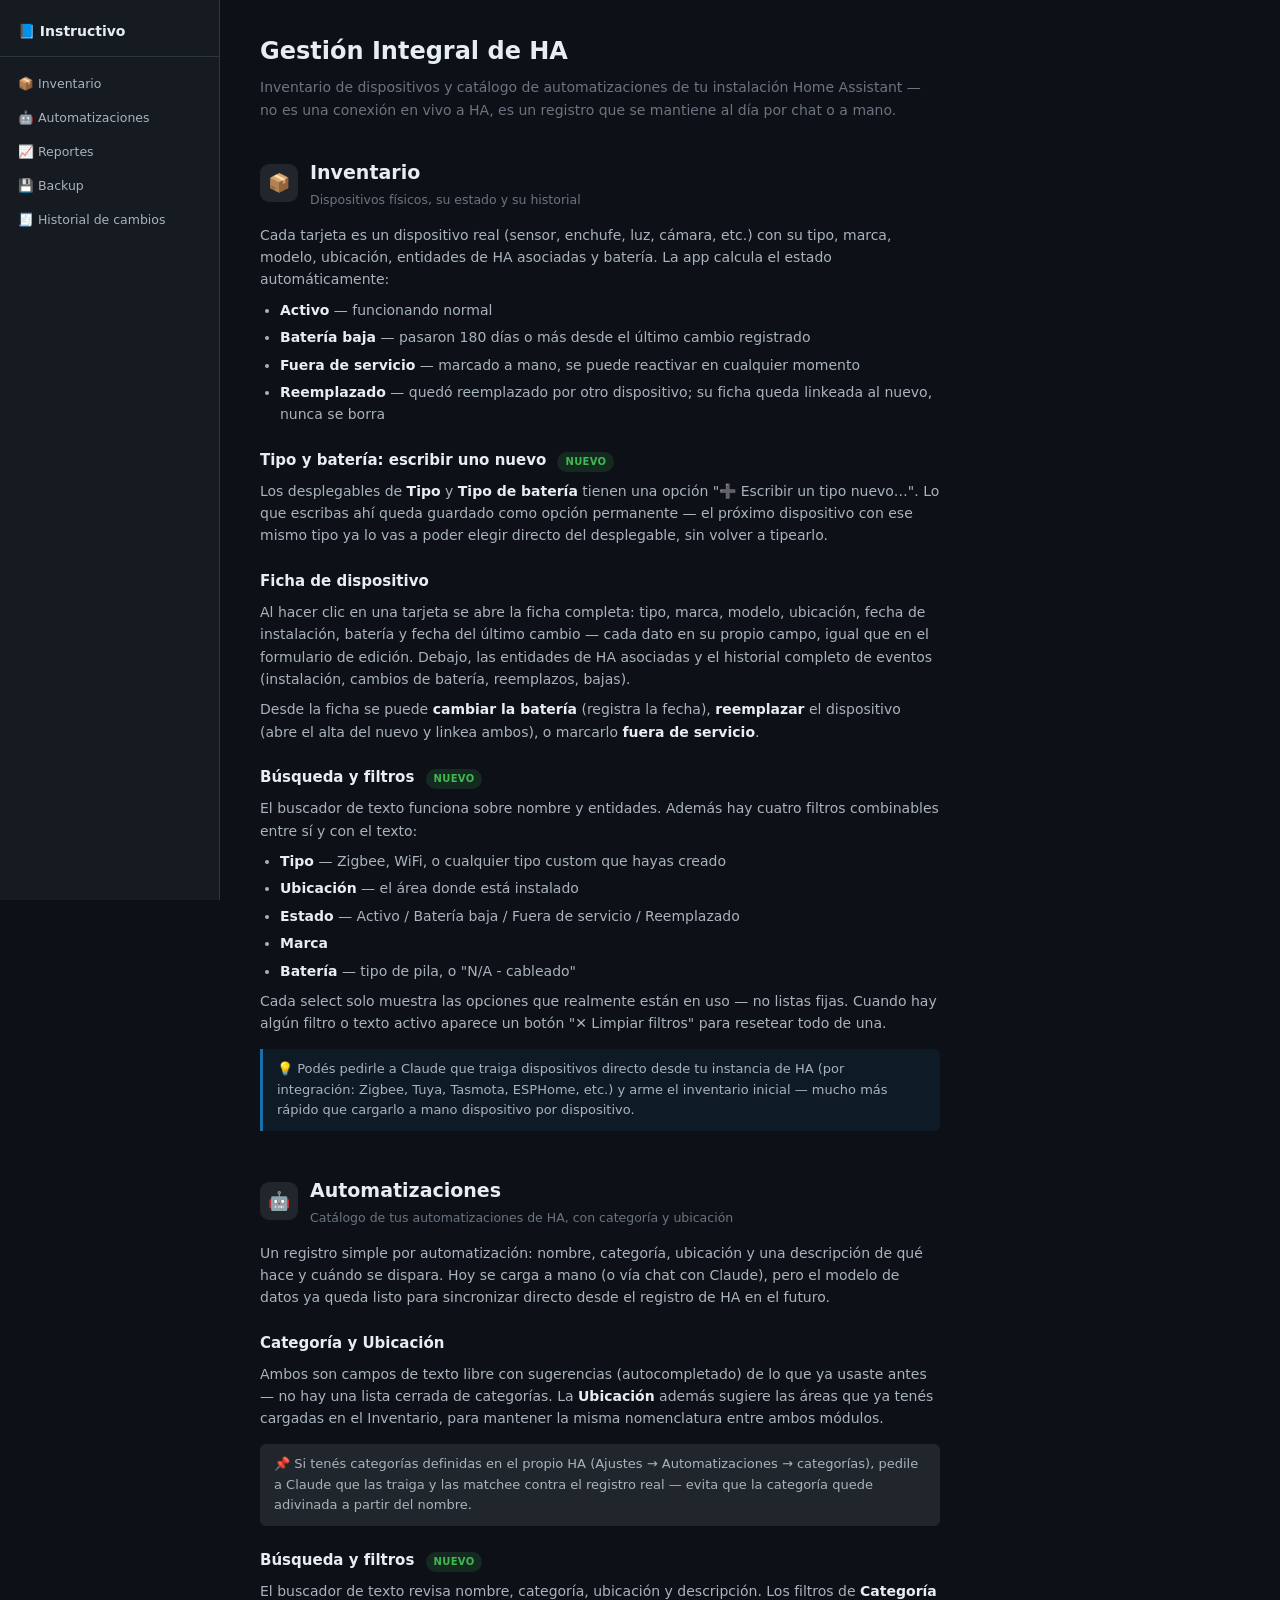
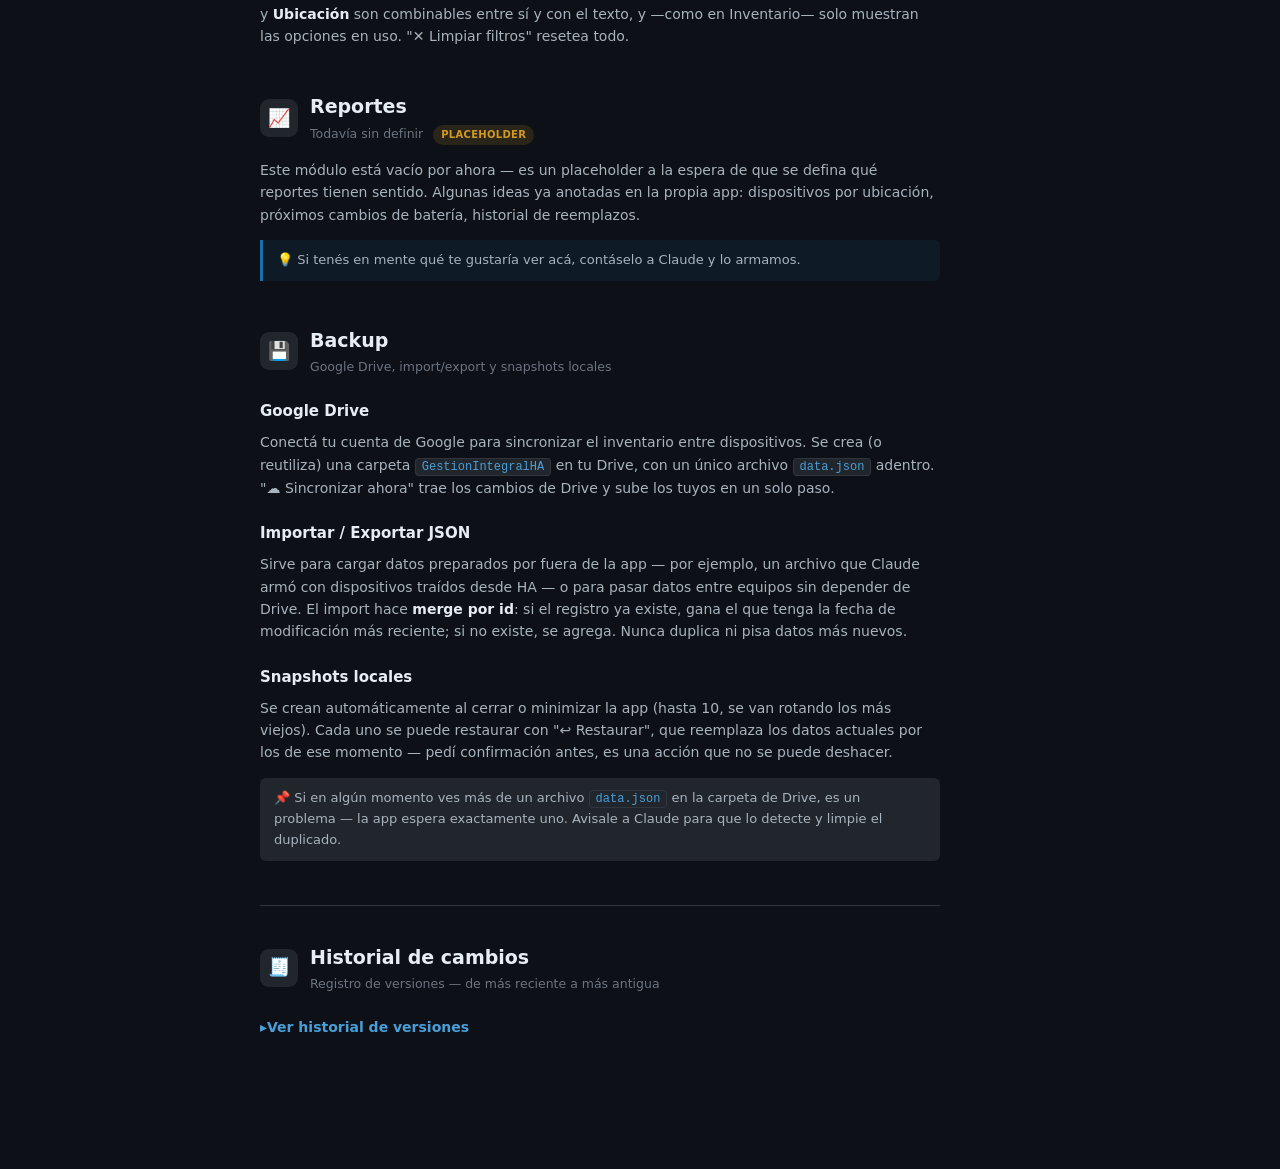
==== instructivo.html @ 4e74280d "Instructivo completo (Inventario/Automatizaciones/Reportes/Backup + changelog) y link desde Ayuda" ====
<!DOCTYPE html>
<html lang="es">
<head>
<meta charset="UTF-8">
<meta name="viewport" content="width=device-width, initial-scale=1.0">
<title>Instructivo — Gestión Integral de HA</title>
<style>
:root{
  --primary:#1a6faa;--primary-dark:#0d4a72;--primary-light:#4a9fd8;
  --bg:#0d1117;--surface:#161b22;--surface2:#21262d;
  --border:#30363d;--text:#e6edf3;--text2:#a8b3bd;--text3:#6b7480;
  --green:#3fb950;--red:#f85149;--amber:#d29922;--blue:#58a6ff;
  --r:6px;
}
*{box-sizing:border-box}
body{font-family:system-ui,-apple-system,sans-serif;background:var(--bg);color:var(--text);font-size:14px;line-height:1.6;margin:0;display:flex;min-height:100vh}

/* TOC lateral */
.toc{width:220px;flex-shrink:0;background:var(--surface);border-right:1px solid var(--border);padding:20px 0;position:sticky;top:0;height:100vh;overflow-y:auto}
.toc-title{padding:0 18px 14px;font-weight:700;font-size:14px;color:var(--text);border-bottom:1px solid var(--border);margin-bottom:10px;display:flex;align-items:center;gap:8px}
.toc a{display:block;padding:7px 18px;font-size:12.5px;color:var(--text2);text-decoration:none;transition:background .15s,color .15s}
.toc a:hover{background:var(--surface2);color:var(--text)}

/* Contenido */
.main{flex:1;max-width:760px;padding:32px 40px 80px}
.section{margin-bottom:44px;scroll-margin-top:20px}
.section-header{display:flex;align-items:center;gap:12px;margin-bottom:14px}
.section-icon{width:38px;height:38px;border-radius:9px;background:var(--surface2);display:flex;align-items:center;justify-content:center;font-size:18px;flex-shrink:0}
.section-title{font-size:19px;font-weight:700;color:var(--text)}
.section-subtitle{font-size:12.5px;color:var(--text3);margin-top:2px}
h2{font-size:15px;font-weight:700;color:var(--text);margin:22px 0 8px}
p{color:var(--text2);margin:8px 0}
ul{margin:8px 0;padding-left:20px;color:var(--text2)}
li{margin-bottom:5px}
b{color:var(--text)}
code{background:var(--surface2);border:1px solid var(--border);border-radius:4px;padding:1px 6px;font-size:12px;color:var(--primary-light);font-family:ui-monospace,monospace}

.badge{display:inline-block;font-size:10px;font-weight:700;padding:2px 8px;border-radius:999px;margin-left:6px;text-transform:uppercase;letter-spacing:.03em}
.badge-new{background:rgba(63,185,80,.15);color:var(--green)}
.badge-soon{background:rgba(210,153,34,.15);color:var(--amber)}

.tip{background:rgba(26,111,170,.1);border-left:3px solid var(--primary);border-radius:0 var(--r) var(--r) 0;padding:10px 14px;margin:14px 0;font-size:13px;color:var(--text2)}
.note{background:var(--surface2);border-radius:var(--r);padding:10px 14px;margin:14px 0;font-size:13px;color:var(--text2)}

hr{border:none;border-top:1px solid var(--border);margin:36px 0}

/* Changelog */
.changelog-details{margin-top:4px}
.changelog-summary{cursor:pointer;font-size:14px;font-weight:600;color:var(--primary-light);padding:8px 0;list-style:none;user-select:none}
.changelog-summary::-webkit-details-marker{display:none}
.changelog-summary::before{content:"▸ ";display:inline-block;transition:transform .15s}
.changelog-details[open] .changelog-summary::before{transform:rotate(90deg)}
.changelog-entry{border-left:3px solid var(--primary);padding:4px 0 4px 16px;margin:16px 0 20px}
.changelog-version{display:flex;align-items:center;gap:10px;margin-bottom:8px;flex-wrap:wrap}
.v-num{font-weight:700;font-size:13px;color:var(--text)}
.changelog-tag{display:inline-block;font-size:10.5px;font-weight:700;padding:2px 8px;border-radius:999px}
.tag-feature{background:rgba(63,185,80,.15);color:var(--green)}
.tag-fix{background:rgba(210,153,34,.15);color:var(--amber)}
.changelog-list{margin:0;padding-left:20px;font-size:13.5px;color:var(--text2);line-height:1.7}

@media(max-width:720px){
  body{flex-direction:column}
  .toc{width:100%;height:auto;position:static;padding:14px 0}
  .main{padding:24px 18px 60px}
}
</style>
</head>
<body>

<nav class="toc">
  <div class="toc-title">📘 Instructivo</div>
  <a href="#inventario">📦 Inventario</a>
  <a href="#automatizaciones">🤖 Automatizaciones</a>
  <a href="#reportes">📈 Reportes</a>
  <a href="#backup">💾 Backup</a>
  <a href="#changelog">🧾 Historial de cambios</a>
</nav>

<main class="main">

  <div style="margin-bottom:36px;">
    <h1 style="font-size:24px;margin:0 0 6px;">Gestión Integral de HA</h1>
    <p style="color:var(--text3);margin:0;">Inventario de dispositivos y catálogo de automatizaciones de tu instalación Home Assistant — no es una conexión en vivo a HA, es un registro que se mantiene al día por chat o a mano.</p>
  </div>

  <!-- INVENTARIO -->
  <section class="section" id="inventario">
    <div class="section-header">
      <span class="section-icon">📦</span>
      <div>
        <div class="section-title">Inventario</div>
        <div class="section-subtitle">Dispositivos físicos, su estado y su historial</div>
      </div>
    </div>
    <p>Cada tarjeta es un dispositivo real (sensor, enchufe, luz, cámara, etc.) con su tipo, marca, modelo, ubicación, entidades de HA asociadas y batería. La app calcula el estado automáticamente:</p>
    <ul>
      <li><b>Activo</b> — funcionando normal</li>
      <li><b>Batería baja</b> — pasaron 180 días o más desde el último cambio registrado</li>
      <li><b>Fuera de servicio</b> — marcado a mano, se puede reactivar en cualquier momento</li>
      <li><b>Reemplazado</b> — quedó reemplazado por otro dispositivo; su ficha queda linkeada al nuevo, nunca se borra</li>
    </ul>

    <h2>Tipo y batería: escribir uno nuevo <span class="badge badge-new">Nuevo</span></h2>
    <p>Los desplegables de <b>Tipo</b> y <b>Tipo de batería</b> tienen una opción "➕ Escribir un tipo nuevo…". Lo que escribas ahí queda guardado como opción permanente — el próximo dispositivo con ese mismo tipo ya lo vas a poder elegir directo del desplegable, sin volver a tipearlo.</p>

    <h2>Ficha de dispositivo</h2>
    <p>Al hacer clic en una tarjeta se abre la ficha completa: tipo, marca, modelo, ubicación, fecha de instalación, batería y fecha del último cambio — cada dato en su propio campo, igual que en el formulario de edición. Debajo, las entidades de HA asociadas y el historial completo de eventos (instalación, cambios de batería, reemplazos, bajas).</p>
    <p>Desde la ficha se puede <b>cambiar la batería</b> (registra la fecha), <b>reemplazar</b> el dispositivo (abre el alta del nuevo y linkea ambos), o marcarlo <b>fuera de servicio</b>.</p>

    <h2>Búsqueda y filtros <span class="badge badge-new">Nuevo</span></h2>
    <p>El buscador de texto funciona sobre nombre y entidades. Además hay cuatro filtros combinables entre sí y con el texto:</p>
    <ul>
      <li><b>Tipo</b> — Zigbee, WiFi, o cualquier tipo custom que hayas creado</li>
      <li><b>Ubicación</b> — el área donde está instalado</li>
      <li><b>Estado</b> — Activo / Batería baja / Fuera de servicio / Reemplazado</li>
      <li><b>Marca</b></li>
      <li><b>Batería</b> — tipo de pila, o "N/A - cableado"</li>
    </ul>
    <p>Cada select solo muestra las opciones que realmente están en uso — no listas fijas. Cuando hay algún filtro o texto activo aparece un botón "✕ Limpiar filtros" para resetear todo de una.</p>

    <div class="tip">💡 Podés pedirle a Claude que traiga dispositivos directo desde tu instancia de HA (por integración: Zigbee, Tuya, Tasmota, ESPHome, etc.) y arme el inventario inicial — mucho más rápido que cargarlo a mano dispositivo por dispositivo.</div>
  </section>

  <!-- AUTOMATIZACIONES -->
  <section class="section" id="automatizaciones">
    <div class="section-header">
      <span class="section-icon">🤖</span>
      <div>
        <div class="section-title">Automatizaciones</div>
        <div class="section-subtitle">Catálogo de tus automatizaciones de HA, con categoría y ubicación</div>
      </div>
    </div>
    <p>Un registro simple por automatización: nombre, categoría, ubicación y una descripción de qué hace y cuándo se dispara. Hoy se carga a mano (o vía chat con Claude), pero el modelo de datos ya queda listo para sincronizar directo desde el registro de HA en el futuro.</p>

    <h2>Categoría y Ubicación</h2>
    <p>Ambos son campos de texto libre con sugerencias (autocompletado) de lo que ya usaste antes — no hay una lista cerrada de categorías. La <b>Ubicación</b> además sugiere las áreas que ya tenés cargadas en el Inventario, para mantener la misma nomenclatura entre ambos módulos.</p>
    <div class="note">📌 Si tenés categorías definidas en el propio HA (Ajustes → Automatizaciones → categorías), pedile a Claude que las traiga y las matchee contra el registro real — evita que la categoría quede adivinada a partir del nombre.</div>

    <h2>Búsqueda y filtros <span class="badge badge-new">Nuevo</span></h2>
    <p>El buscador de texto revisa nombre, categoría, ubicación y descripción. Los filtros de <b>Categoría</b> y <b>Ubicación</b> son combinables entre sí y con el texto, y —como en Inventario— solo muestran las opciones en uso. "✕ Limpiar filtros" resetea todo.</p>
  </section>

  <!-- REPORTES -->
  <section class="section" id="reportes">
    <div class="section-header">
      <span class="section-icon">📈</span>
      <div>
        <div class="section-title">Reportes</div>
        <div class="section-subtitle">Todavía sin definir <span class="badge badge-soon">Placeholder</span></div>
      </div>
    </div>
    <p>Este módulo está vacío por ahora — es un placeholder a la espera de que se defina qué reportes tienen sentido. Algunas ideas ya anotadas en la propia app: dispositivos por ubicación, próximos cambios de batería, historial de reemplazos.</p>
    <div class="tip">💡 Si tenés en mente qué te gustaría ver acá, contáselo a Claude y lo armamos.</div>
  </section>

  <!-- BACKUP -->
  <section class="section" id="backup">
    <div class="section-header">
      <span class="section-icon">💾</span>
      <div>
        <div class="section-title">Backup</div>
        <div class="section-subtitle">Google Drive, import/export y snapshots locales</div>
      </div>
    </div>

    <h2>Google Drive</h2>
    <p>Conectá tu cuenta de Google para sincronizar el inventario entre dispositivos. Se crea (o reutiliza) una carpeta <code>GestionIntegralHA</code> en tu Drive, con un único archivo <code>data.json</code> adentro. "☁️ Sincronizar ahora" trae los cambios de Drive y sube los tuyos en un solo paso.</p>

    <h2>Importar / Exportar JSON</h2>
    <p>Sirve para cargar datos preparados por fuera de la app — por ejemplo, un archivo que Claude armó con dispositivos traídos desde HA — o para pasar datos entre equipos sin depender de Drive. El import hace <b>merge por id</b>: si el registro ya existe, gana el que tenga la fecha de modificación más reciente; si no existe, se agrega. Nunca duplica ni pisa datos más nuevos.</p>

    <h2>Snapshots locales</h2>
    <p>Se crean automáticamente al cerrar o minimizar la app (hasta 10, se van rotando los más viejos). Cada uno se puede restaurar con "↩️ Restaurar", que reemplaza los datos actuales por los de ese momento — pedí confirmación antes, es una acción que no se puede deshacer.</p>

    <div class="note">📌 Si en algún momento ves más de un archivo <code>data.json</code> en la carpeta de Drive, es un problema — la app espera exactamente uno. Avisale a Claude para que lo detecte y limpie el duplicado.</div>
  </section>

  <hr>

  <!-- CHANGELOG -->
  <section class="section" id="changelog">
    <div class="section-header">
      <span class="section-icon">🧾</span>
      <div>
        <div class="section-title">Historial de cambios</div>
        <div class="section-subtitle">Registro de versiones — de más reciente a más antigua</div>
      </div>
    </div>

    <details class="changelog-details">
      <summary class="changelog-summary">Ver historial de versiones</summary>

      <div class="changelog-entry">
        <div class="changelog-version"><span class="v-num">v0.15-dev</span><span class="changelog-tag tag-feature">feature</span></div>
        <ul class="changelog-list">
          <li>Automatizaciones: nuevo campo Ubicación (con sugerencias desde Inventario) y su filtro correspondiente</li>
          <li>Inventario: filtros nuevos de Ubicación, Estado, Marca y Batería, combinables entre sí y con el buscador</li>
          <li>Botón "✕ Limpiar filtros" en ambos módulos cuando hay algún filtro activo</li>
        </ul>
      </div>

      <div class="changelog-entry">
        <div class="changelog-version"><span class="v-num">v0.14-dev</span><span class="changelog-tag tag-fix">fix</span></div>
        <ul class="changelog-list">
          <li>Orden alfabético del filtro y del autocompletado de categorías en Automatizaciones deja de ser sensible a mayúsculas/minúsculas</li>
        </ul>
      </div>

      <div class="changelog-entry">
        <div class="changelog-version"><span class="v-num">v0.13-dev</span><span class="changelog-tag tag-feature">feature</span></div>
        <ul class="changelog-list">
          <li>Ficha de dispositivo rediseñada: grilla de detalle (Tipo, Marca, Modelo, Ubicación, Fecha instalación, Batería, Último cambio) en vez de una sola línea, más las entidades HA como chips separados</li>
        </ul>
      </div>

      <div class="changelog-entry">
        <div class="changelog-version"><span class="v-num">v0.12-dev</span><span class="changelog-tag tag-feature">feature</span></div>
        <ul class="changelog-list">
          <li>Tipo y Batería: opción "Escribir uno nuevo" que queda guardada como opción reutilizable, en vez del viejo esquema "Otro" + texto libre</li>
          <li>Migración automática de dispositivos ya cargados con el esquema viejo</li>
        </ul>
      </div>

      <div class="changelog-entry">
        <div class="changelog-version"><span class="v-num">v0.11-dev</span><span class="changelog-tag tag-feature">feature</span></div>
        <ul class="changelog-list">
          <li>Punto de partida de este historial: Inventario, Automatizaciones, Reportes (placeholder) y Backup con Drive, import/export y snapshots</li>
        </ul>
      </div>
    </details>
  </section>

</main>
</body>
</html>
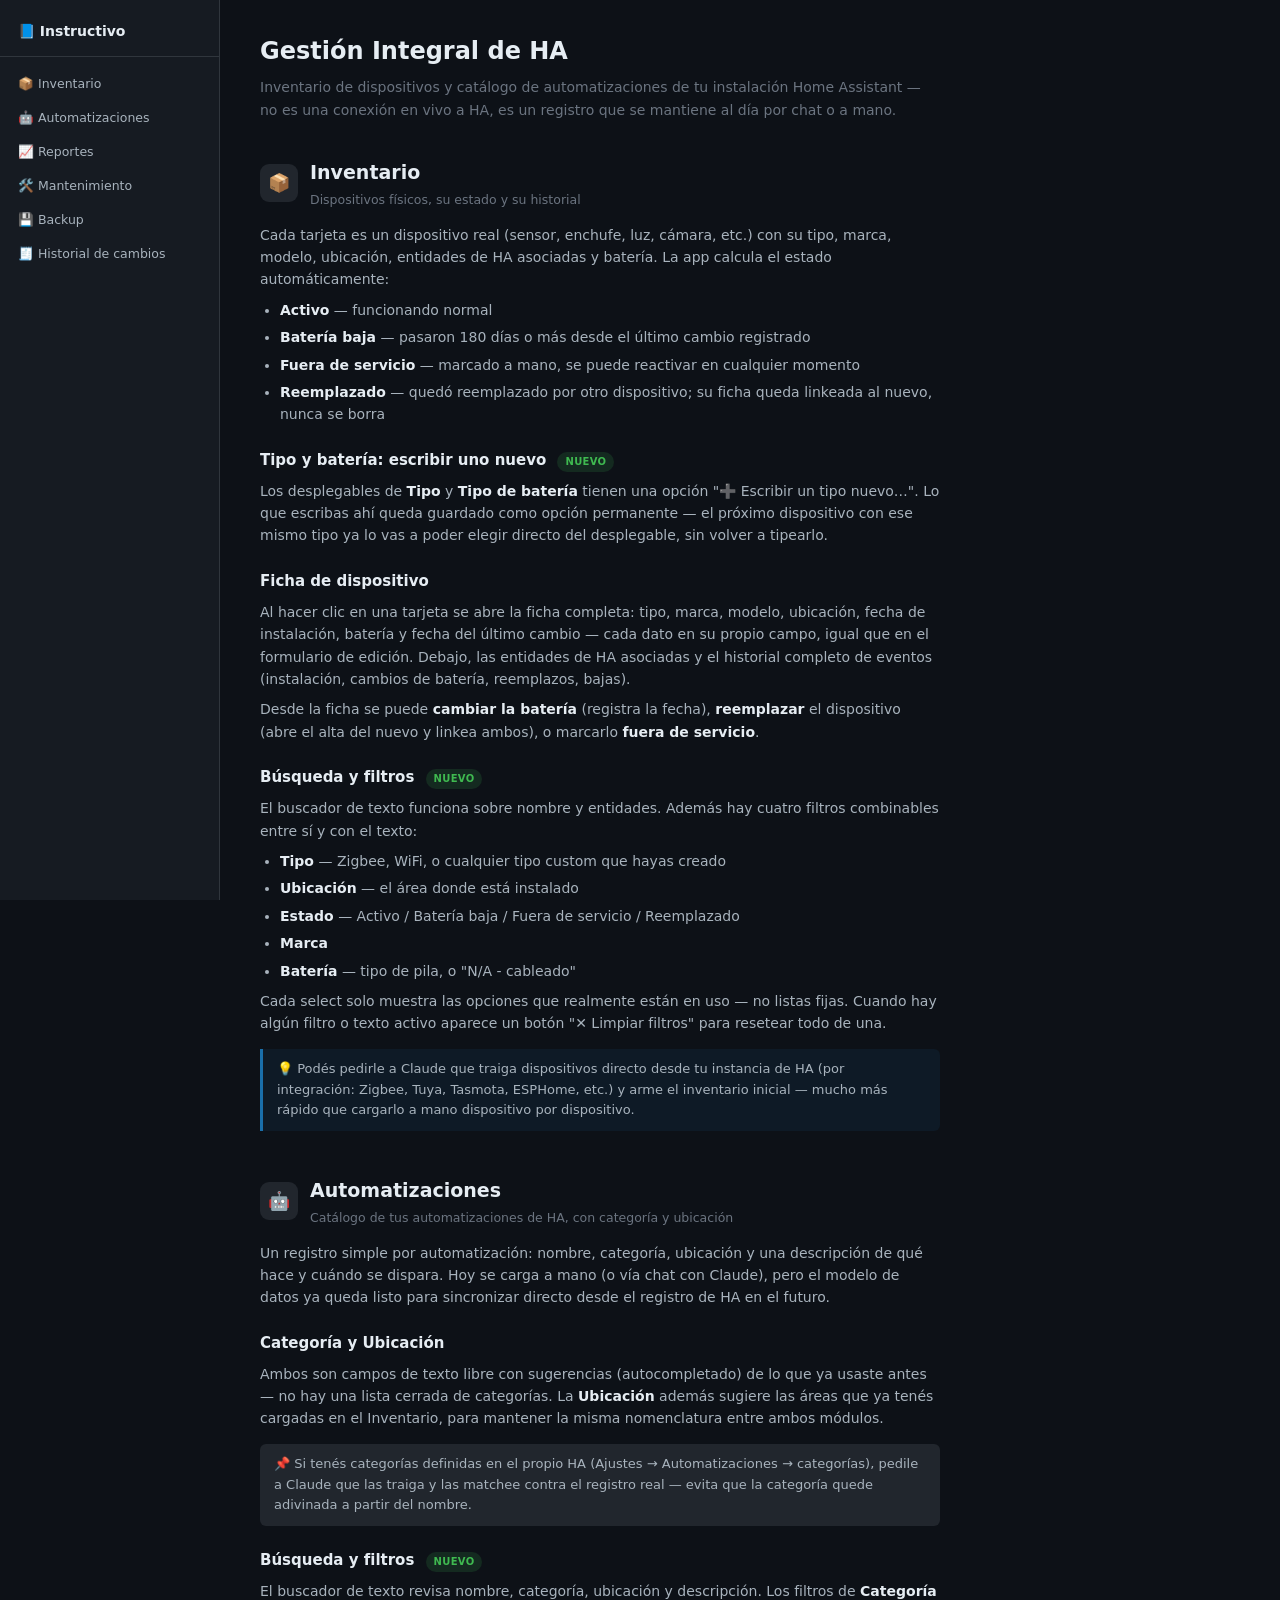
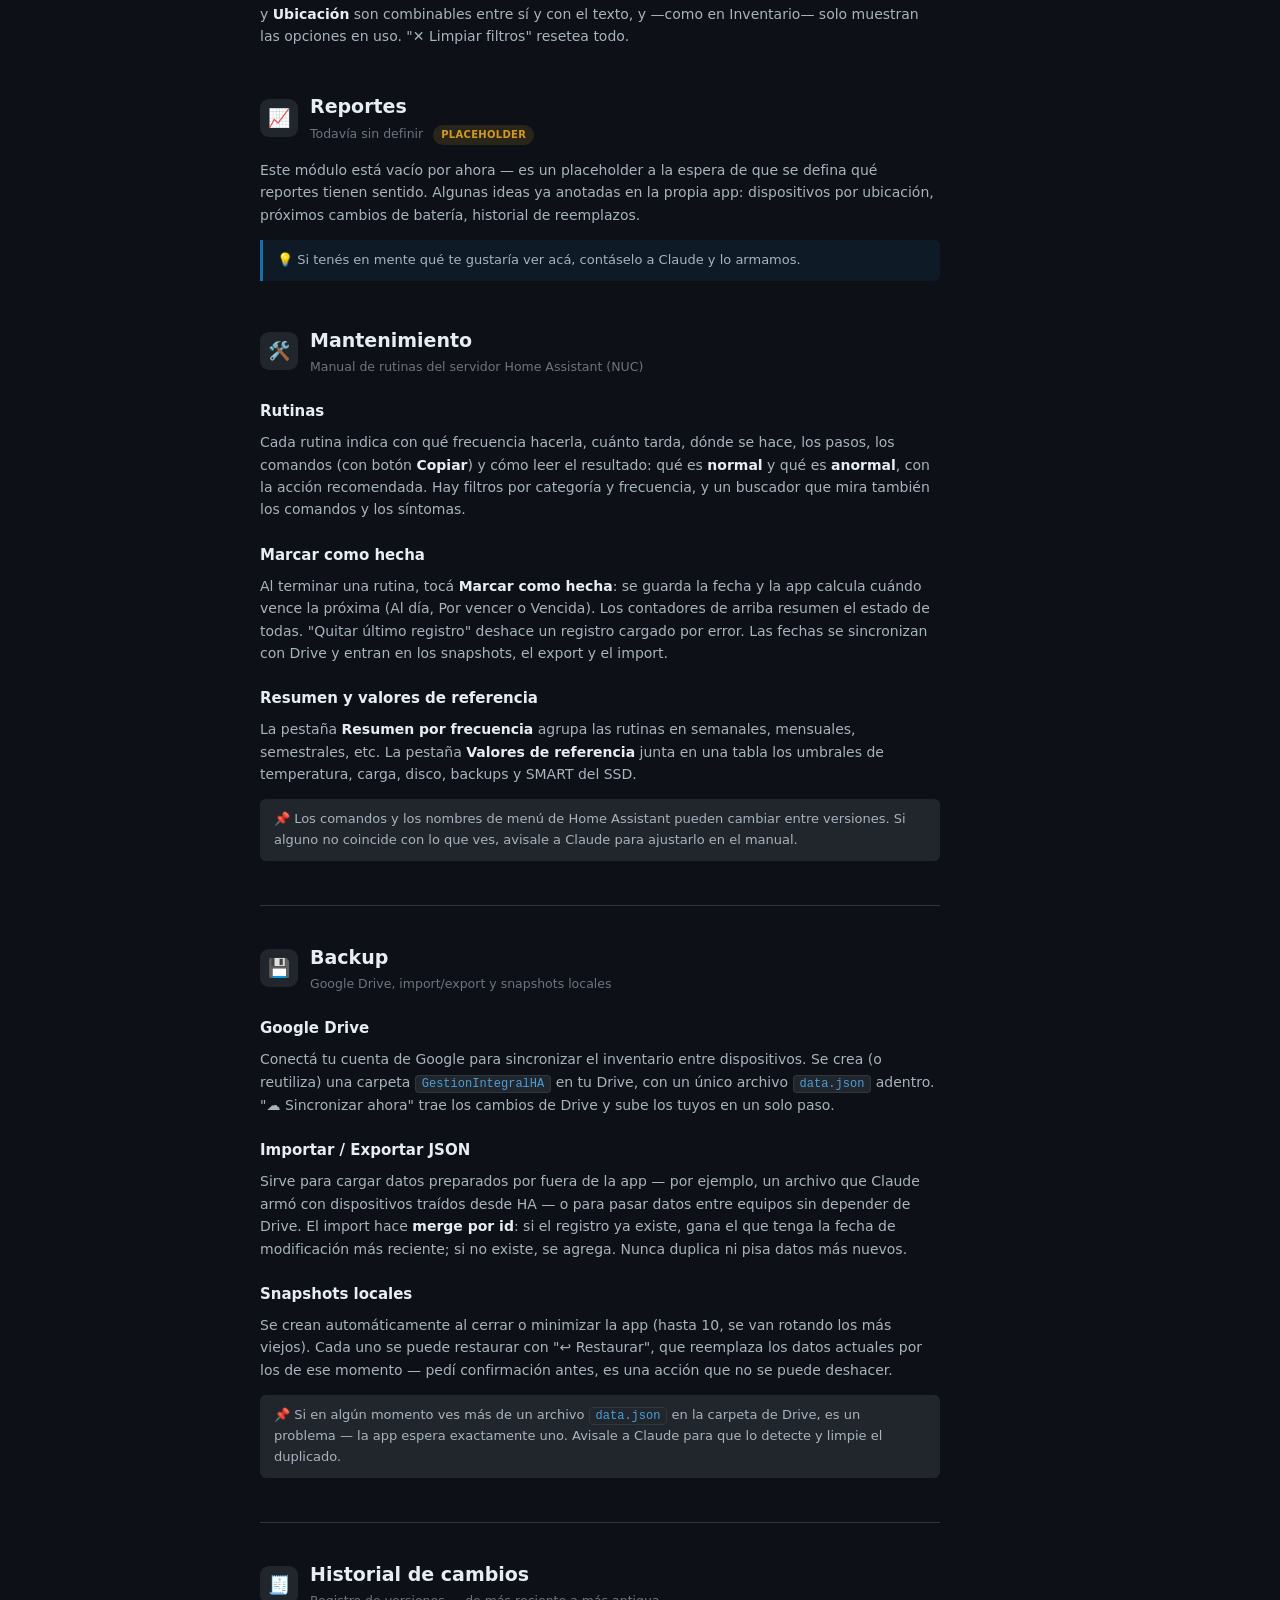
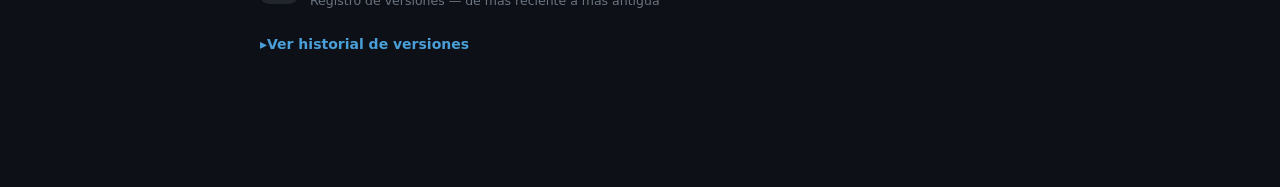
==== commit 4a930d81: "v0.18-dev: módulo Mantenimiento (manual de rutinas del servidor HA) - mantenimiento.js nuevo, con 21" ====
--- a/instructivo.html
+++ b/instructivo.html
@@ -72,6 +72,7 @@
   <a href="#inventario">📦 Inventario</a>
   <a href="#automatizaciones">🤖 Automatizaciones</a>
   <a href="#reportes">📈 Reportes</a>
+  <a href="#mantenimiento">🛠️ Mantenimiento</a>
   <a href="#backup">💾 Backup</a>
   <a href="#changelog">🧾 Historial de cambios</a>
 </nav>
@@ -153,6 +154,30 @@
     <div class="tip">💡 Si tenés en mente qué te gustaría ver acá, contáselo a Claude y lo armamos.</div>
   </section>
 
+  <!-- MANTENIMIENTO -->
+  <section class="section" id="mantenimiento">
+    <div class="section-header">
+      <span class="section-icon">🛠️</span>
+      <div>
+        <div class="section-title">Mantenimiento</div>
+        <div class="section-subtitle">Manual de rutinas del servidor Home Assistant (NUC)</div>
+      </div>
+    </div>
+
+    <h2>Rutinas</h2>
+    <p>Cada rutina indica con qué frecuencia hacerla, cuánto tarda, dónde se hace, los pasos, los comandos (con botón <b>Copiar</b>) y cómo leer el resultado: qué es <b>normal</b> y qué es <b>anormal</b>, con la acción recomendada. Hay filtros por categoría y frecuencia, y un buscador que mira también los comandos y los síntomas.</p>
+
+    <h2>Marcar como hecha</h2>
+    <p>Al terminar una rutina, tocá <b>Marcar como hecha</b>: se guarda la fecha y la app calcula cuándo vence la próxima (Al día, Por vencer o Vencida). Los contadores de arriba resumen el estado de todas. "Quitar último registro" deshace un registro cargado por error. Las fechas se sincronizan con Drive y entran en los snapshots, el export y el import.</p>
+
+    <h2>Resumen y valores de referencia</h2>
+    <p>La pestaña <b>Resumen por frecuencia</b> agrupa las rutinas en semanales, mensuales, semestrales, etc. La pestaña <b>Valores de referencia</b> junta en una tabla los umbrales de temperatura, carga, disco, backups y SMART del SSD.</p>
+
+    <div class="note">📌 Los comandos y los nombres de menú de Home Assistant pueden cambiar entre versiones. Si alguno no coincide con lo que ves, avisale a Claude para ajustarlo en el manual.</div>
+  </section>
+
+  <hr>
+
   <!-- BACKUP -->
   <section class="section" id="backup">
     <div class="section-header">
@@ -189,6 +214,14 @@
 
     <details class="changelog-details">
       <summary class="changelog-summary">Ver historial de versiones</summary>
+
+      <div class="changelog-entry">
+        <div class="changelog-version"><span class="v-num">v0.18-dev</span><span class="changelog-tag tag-feature">feature</span></div>
+        <ul class="changelog-list">
+          <li>Nuevo módulo Mantenimiento: manual de 21 rutinas del servidor Home Assistant con pasos, comandos, frecuencia y resultados normales y anormales</li>
+          <li>Registro de cuándo se hizo cada rutina y cálculo de vencimientos, sincronizado con Drive y guardado en snapshots, export e import</li>
+        </ul>
+      </div>
 
       <div class="changelog-entry">
         <div class="changelog-version"><span class="v-num">v0.15-dev</span><span class="changelog-tag tag-feature">feature</span></div>
